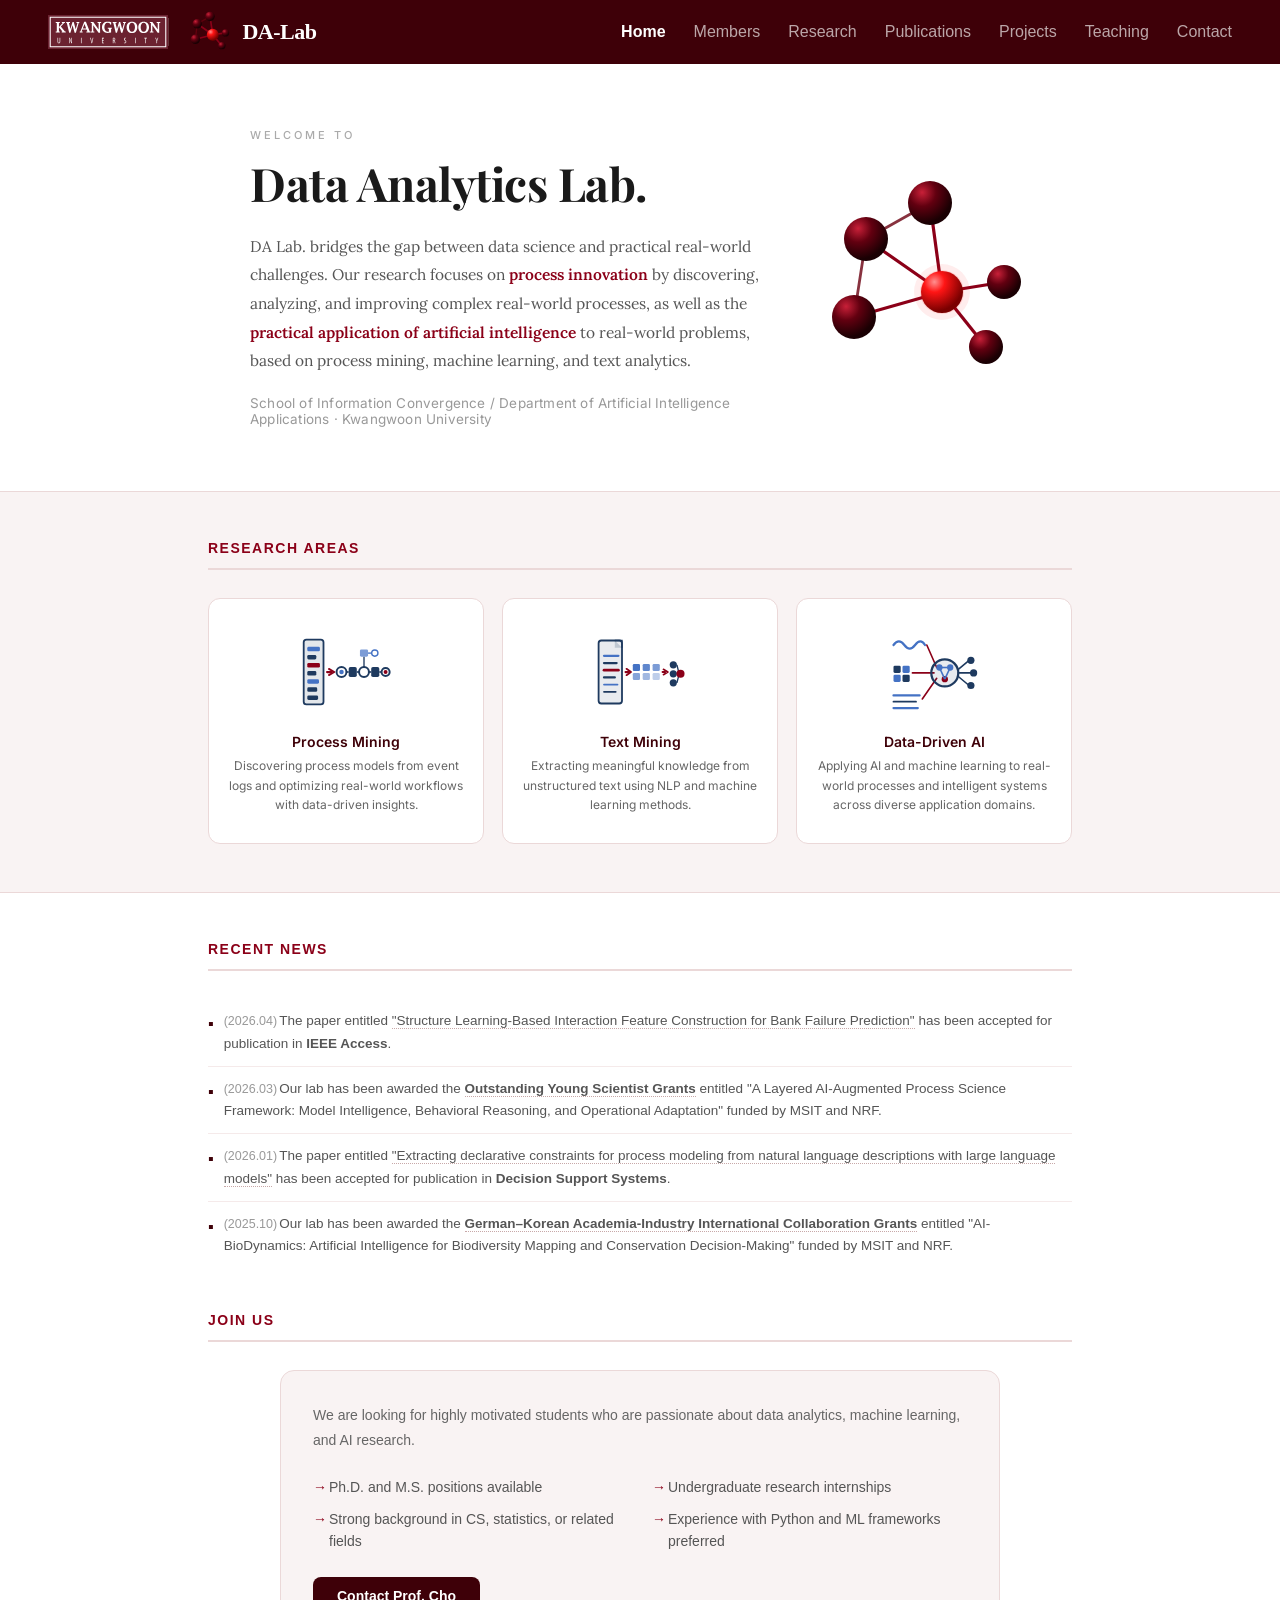
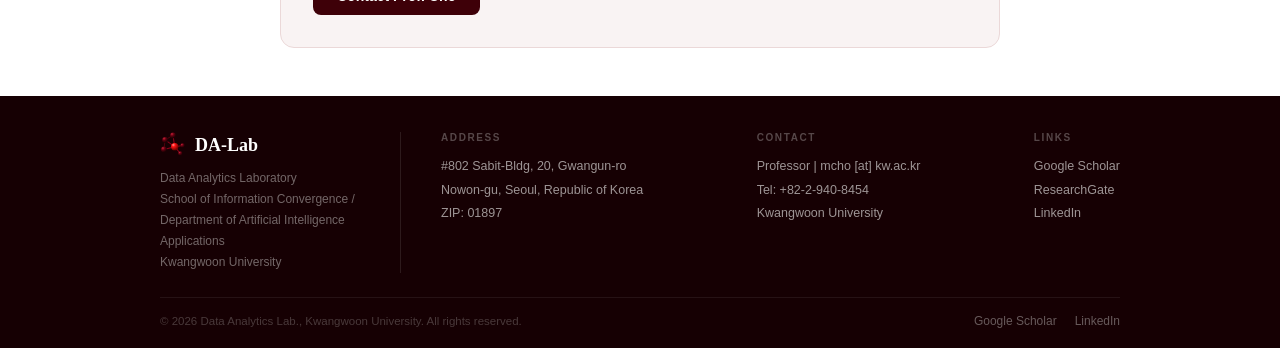
==== index.html @ 6c437402 "Add links to news entries in index.html" ====
<!DOCTYPE html>
<html lang="en">
<head>
  <meta charset="UTF-8">
  <meta name="viewport" content="width=device-width, initial-scale=1.0">
  <title>DA-Lab · Data Analytics Laboratory</title>
  <link rel="icon" type="image/svg+xml" href="images1/favicon.svg">
  <link rel="preconnect" href="https://fonts.googleapis.com">
  <link rel="preconnect" href="https://fonts.gstatic.com" crossorigin>
  <link href="https://fonts.googleapis.com/css2?family=Playfair+Display:wght@700&family=Lora:ital,wght@0,400;0,600;1,400&family=Inter:wght@400;500;600&display=swap" rel="stylesheet">
  <link rel="stylesheet" href="style.css">
  <style>
    /* WELCOME */
    .welcome {
      background: #fff;
      padding: 64px 48px;
      border-bottom: 1px solid var(--border);
    }
    .welcome-inner {
      max-width: 960px;
      margin: 0 auto;
      display: flex;
      align-items: center;
      gap: 60px;
      justify-content: center;
    }
    .welcome-text { flex: 1; max-width: 520px; }

    .welcome-label {
      font-size: 11px;
      color: #AAA;
      letter-spacing: 3px;
      text-transform: uppercase;
      margin-bottom: 16px;
      font-family: 'Inter', sans-serif;
      font-weight: 500;
    }

    .welcome-h1 {
      font-size: 46px;
      font-weight: 700;
      color: var(--text-primary);
      line-height: 1.12;
      margin-bottom: 22px;
      font-family: 'Playfair Display', Georgia, serif;
      letter-spacing: -0.5px;
    }

    .welcome-desc {
      font-size: 15.5px;
      color: var(--text-secondary);
      line-height: 1.85;
      font-family: 'Lora', Georgia, serif;
    }

    .welcome-desc strong {
      font-family: 'Lora', Georgia, serif;
      font-weight: 600;
      color: var(--red-mid);
    }

    .welcome-affil {
      margin-top: 20px;
      font-size: 13.5px;
      color: var(--text-muted);
      font-family: 'Inter', sans-serif;
      letter-spacing: 0.2px;
    }

    /* RESEARCH CARDS */
    .cards-grid { display: grid; grid-template-columns: repeat(3, 1fr); gap: 18px; }
    .r-card { background: #fff; border: 1px solid var(--border); border-radius: 12px; padding: 28px 18px; text-align: center; transition: box-shadow 0.2s, border-color 0.2s; cursor: pointer; text-decoration: none; display: block; color: inherit; }
    .r-card:hover { border-color: #D4A0A0; box-shadow: 0 4px 16px rgba(62,0,8,0.07); }
    .r-card .ct { font-size: 14px; color: var(--red-dark); font-weight: 600; margin: 12px 0 6px; font-family: 'Inter', sans-serif; }
    .r-card .cd { font-size: 12px; color: #666; line-height: 1.65; font-family: 'Inter', sans-serif; }

    /* NEWS */
    .news-list { list-style: none; padding: 0; }
    .news-entry { display: flex; gap: 10px; align-items: flex-start; padding: 11px 0; border-bottom: 1px solid #F5EAEA; font-size: 13.5px; line-height: 1.65; color: var(--text-secondary); }
    .news-entry:last-child { border-bottom: none; }
    .news-bullet { color: var(--red-dark); font-size: 16px; flex-shrink: 0; margin-top: 1px; }
    .news-entry-text { flex: 1; }
    .news-date { color: var(--text-muted); font-size: 12.5px; margin-right: 2px; }
    .news-link {
      color: inherit;
      text-decoration: none;
      border-bottom: 1px dotted #C8A8A8;
      transition: color 0.15s, border-color 0.15s;
    }
    .news-link:hover { color: var(--red-mid); border-bottom-color: var(--red-mid); }
    .news-link:focus-visible { outline: 2px solid var(--red-mid); outline-offset: 2px; border-radius: 2px; }
    .news-type { display: inline-block; font-size: 11px; font-weight: 700; color: var(--red-dark); background: var(--red-light); border-radius: 3px; padding: 1px 6px; margin: 0 4px; vertical-align: middle; }

    /* NEWS + RECRUIT — stacked (News first, then Recruit) */
    .bottom-grid {
      display: grid;
      grid-template-columns: 1fr;
      gap: 44px;
      align-items: start;
    }
    .recruit-box {
      background: #F9F3F3;
      border: 1px solid #EBD8D8;
      border-radius: 14px;
      padding: 32px;
      max-width: 720px;
      margin: 0 auto;
    }
    .recruit-box h2 { font-size: 22px; font-weight: 700; font-family: Georgia, serif; color: #3E0008; padding-bottom: 12px; border-bottom: 1px solid #EBD8D8; margin-bottom: 20px; }
    .recruit-box p { font-size: 14px; color: #666; line-height: 1.75; margin-bottom: 20px; }
    .recruit-box ul {
      list-style: none;
      margin-bottom: 20px;
      display: grid;
      grid-template-columns: repeat(2, 1fr);
      gap: 0 24px;
    }
    .recruit-box ul li { font-size: 14px; color: #555; padding: 5px 0 5px 16px; position: relative; line-height: 1.55; }
    .recruit-box ul li::before { content: '→'; position: absolute; left: 0; color: #8B0018; }
    .recruit-btn { display: inline-block; background: #3E0008; color: #fff; padding: 11px 24px; border-radius: 8px; font-size: 14px; font-weight: 600; transition: background 0.2s; }
    .recruit-btn:hover { background: #6B0010; }

    @media (max-width: 768px) {
      .welcome { padding: 40px 20px; }
      .welcome-inner { flex-direction: column; gap: 32px; }
      .welcome-h1 { font-size: 34px; }
      .cards-grid { grid-template-columns: 1fr; }
      .bottom-grid { gap: 32px; }
      .recruit-box ul { grid-template-columns: 1fr; }
    }
  </style>
</head>
<body>
<nav></nav>

<!-- WELCOME -->
<section class="welcome">
  <div class="welcome-inner">
    <div class="welcome-text">
      <p class="welcome-label">Welcome to</p>
      <h1 class="welcome-h1">Data Analytics Lab.</h1>
      <p class="welcome-desc">DA Lab. bridges the gap between data science and practical real-world challenges. Our research focuses on <strong>process innovation</strong> by discovering, analyzing, and improving complex real-world processes, as well as the <strong>practical application of artificial intelligence</strong> to real-world problems, based on process mining, machine learning, and text analytics.</p>
      <p class="welcome-affil">School of Information Convergence / Department of Artificial Intelligence Applications · Kwangwoon University</p>
    </div>
    <svg width="200" height="200" viewBox="0 0 200 200" style="flex-shrink:0;">
      <defs>
        <radialGradient id="ld" cx="32%" cy="26%" r="70%"><stop offset="0%" stop-color="#C82038"/><stop offset="45%" stop-color="#620010"/><stop offset="100%" stop-color="#1A0003"/></radialGradient>
        <radialGradient id="lr" cx="32%" cy="26%" r="70%"><stop offset="0%" stop-color="#FF9090"/><stop offset="35%" stop-color="#FF1515"/><stop offset="100%" stop-color="#7A0000"/></radialGradient>
      </defs>
      <line x1="36" y1="62" x2="100" y2="26" stroke="#6B0010" stroke-width="2.8" stroke-linecap="round" opacity="0.8"/>
      <line x1="36" y1="62" x2="24" y2="140" stroke="#6B0010" stroke-width="2.8" stroke-linecap="round" opacity="0.8"/>
      <line x1="112" y1="115" x2="100" y2="26" stroke="#8B0018" stroke-width="3.2" stroke-linecap="round"/>
      <line x1="112" y1="115" x2="36" y2="62" stroke="#8B0018" stroke-width="3.2" stroke-linecap="round"/>
      <line x1="112" y1="115" x2="24" y2="140" stroke="#8B0018" stroke-width="3.2" stroke-linecap="round"/>
      <line x1="112" y1="115" x2="174" y2="105" stroke="#8B0018" stroke-width="3.2" stroke-linecap="round"/>
      <line x1="112" y1="115" x2="156" y2="170" stroke="#8B0018" stroke-width="3.2" stroke-linecap="round"/>
      <circle cx="112" cy="115" r="28" fill="#FF0000" opacity="0.07"/>
      <circle cx="112" cy="115" r="22" fill="#FF0000" opacity="0.13"/>
      <circle cx="100" cy="26" r="22" fill="url(#ld)"/>
      <circle cx="36" cy="62" r="22" fill="url(#ld)"/>
      <circle cx="24" cy="140" r="22" fill="url(#ld)"/>
      <circle cx="174" cy="105" r="17" fill="url(#ld)"/>
      <circle cx="156" cy="170" r="17" fill="url(#ld)"/>
      <circle cx="112" cy="115" r="21" fill="url(#lr)"/>
    </svg>
  </div>
</section>

<main>

  <!-- RESEARCH CARDS -->
  <section style="background: var(--red-tint); padding: 48px 0; border-bottom: 1px solid var(--border);">
    <div class="container">
      <div class="section-label">Research Areas</div>
      <div class="cards-grid">
        <!-- Process Mining card -->
        <a href="research.html#process-mining" class="r-card">
          <svg width="90" height="90" viewBox="0 0 100 100" xmlns="http://www.w3.org/2000/svg">
            <rect x="3" y="14" width="22" height="72" rx="3" fill="#1E3A5F" opacity="0.12"/>
            <rect x="3" y="14" width="22" height="72" rx="3" fill="none" stroke="#1E3A5F" stroke-width="2"/>
            <rect x="7" y="22" width="14" height="5" rx="1.5" fill="#4472C4"/>
            <rect x="7" y="31" width="10" height="5" rx="1.5" fill="#1E3A5F"/>
            <rect x="7" y="40" width="14" height="5" rx="1.5" fill="#8B0018"/>
            <rect x="7" y="49" width="10" height="5" rx="1.5" fill="#1E3A5F"/>
            <rect x="7" y="58" width="13" height="5" rx="1.5" fill="#4472C4"/>
            <rect x="7" y="67" width="11" height="5" rx="1.5" fill="#1E3A5F"/>
            <rect x="7" y="76" width="12" height="5" rx="1.5" fill="#1E3A5F"/>
            <line x1="29" y1="50" x2="34" y2="50" stroke="#8B0018" stroke-width="2.5" stroke-linecap="round"/>
            <path d="M 31 46.5 L 37 50 L 31 53.5" fill="none" stroke="#8B0018" stroke-width="2" stroke-linecap="round" stroke-linejoin="round"/>
            <circle cx="45" cy="50" r="5.5" fill="none" stroke="#1E3A5F" stroke-width="2.2"/>
            <circle cx="45" cy="50" r="2.5" fill="#4472C4"/>
            <line x1="50.5" y1="50" x2="53" y2="50" stroke="#1E3A5F" stroke-width="1.8"/>
            <rect x="53" y="44.5" width="9" height="11" rx="2" fill="#1E3A5F"/>
            <line x1="62" y1="50" x2="65" y2="50" stroke="#1E3A5F" stroke-width="1.8"/>
            <circle cx="70" cy="50" r="5.5" fill="none" stroke="#1E3A5F" stroke-width="2.2"/>
            <path d="M 70 44.5 L 70 33" stroke="#1E3A5F" stroke-width="1.5" fill="none"/>
            <rect x="65.5" y="25" width="9" height="8" rx="1.5" fill="#4472C4" opacity="0.7"/>
            <line x1="74.5" y1="29" x2="78" y2="29" stroke="#4472C4" stroke-width="1.5"/>
            <circle cx="82" cy="29" r="3.5" fill="none" stroke="#4472C4" stroke-width="1.5"/>
            <line x1="75.5" y1="50" x2="78" y2="50" stroke="#1E3A5F" stroke-width="1.8"/>
            <rect x="78" y="44.5" width="9" height="11" rx="2" fill="#1E3A5F"/>
            <line x1="87" y1="50" x2="89.5" y2="50" stroke="#1E3A5F" stroke-width="1.8"/>
            <circle cx="94" cy="50" r="4.5" fill="none" stroke="#1E3A5F" stroke-width="2.2"/>
            <circle cx="94" cy="50" r="2.2" fill="#8B0018"/>
          </svg>
          <div class="ct">Process Mining</div>
          <div class="cd">Discovering process models from event logs and optimizing real-world workflows with data-driven insights.</div>
        </a>

        <!-- Text Mining card -->
        <a href="research.html#text-mining" class="r-card">
          <svg width="90" height="90" viewBox="0 0 100 100" xmlns="http://www.w3.org/2000/svg">
            <rect x="4" y="15" width="26" height="70" rx="3" fill="#1E3A5F" opacity="0.1"/>
            <rect x="4" y="15" width="26" height="70" rx="3" fill="none" stroke="#1E3A5F" stroke-width="2"/>
            <polyline points="22,15 30,15 30,23" fill="none" stroke="#1E3A5F" stroke-width="1.5"/>
            <path d="M 22 15 L 22 23 L 30 23" fill="#1E3A5F" opacity="0.2"/>
            <line x1="10" y1="32" x2="26" y2="32" stroke="#4472C4" stroke-width="2.5" stroke-linecap="round"/>
            <line x1="10" y1="40" x2="24" y2="40" stroke="#1E3A5F" stroke-width="2.5" stroke-linecap="round"/>
            <line x1="10" y1="48" x2="26" y2="48" stroke="#8B0018" stroke-width="3" stroke-linecap="round"/>
            <line x1="10" y1="56" x2="22" y2="56" stroke="#1E3A5F" stroke-width="2.5" stroke-linecap="round"/>
            <line x1="10" y1="64" x2="25" y2="64" stroke="#4472C4" stroke-width="2" stroke-linecap="round"/>
            <line x1="10" y1="72" x2="23" y2="72" stroke="#1E3A5F" stroke-width="2" stroke-linecap="round"/>
            <line x1="34" y1="50" x2="38" y2="50" stroke="#8B0018" stroke-width="2.5" stroke-linecap="round"/>
            <path d="M 35 46.5 L 40 50 L 35 53.5" fill="none" stroke="#8B0018" stroke-width="2" stroke-linecap="round" stroke-linejoin="round"/>
            <rect x="42" y="41" width="8" height="8" rx="1.5" fill="#4472C4"/>
            <rect x="42" y="51" width="8" height="8" rx="1.5" fill="#4472C4" opacity="0.65"/>
            <rect x="53" y="41" width="8" height="8" rx="1.5" fill="#4472C4" opacity="0.85"/>
            <rect x="53" y="51" width="8" height="8" rx="1.5" fill="#4472C4" opacity="0.5"/>
            <rect x="64" y="41" width="8" height="8" rx="1.5" fill="#4472C4" opacity="0.7"/>
            <rect x="64" y="51" width="8" height="8" rx="1.5" fill="#4472C4" opacity="0.35"/>
            <line x1="75" y1="50" x2="78" y2="50" stroke="#8B0018" stroke-width="2" stroke-linecap="round"/>
            <path d="M 76 47 L 81 50 L 76 53" fill="none" stroke="#8B0018" stroke-width="1.8" stroke-linecap="round" stroke-linejoin="round"/>
            <circle cx="87" cy="42" r="4" fill="#1E3A5F"/>
            <circle cx="87" cy="52" r="4" fill="#1E3A5F"/>
            <circle cx="87" cy="62" r="4" fill="#1E3A5F"/>
            <line x1="91" y1="42" x2="93" y2="50" stroke="#1E3A5F" stroke-width="1.5"/>
            <line x1="91" y1="52" x2="93" y2="52" stroke="#1E3A5F" stroke-width="1.5"/>
            <line x1="91" y1="62" x2="93" y2="54" stroke="#1E3A5F" stroke-width="1.5"/>
            <circle cx="95" cy="52" r="4.5" fill="#8B0018"/>
          </svg>
          <div class="ct">Text Mining</div>
          <div class="cd">Extracting meaningful knowledge from unstructured text using NLP and machine learning methods.</div>
        </a>

        <!-- Industrial AI card: factory robot arm + process data -->
        <a href="research.html#ai-complex" class="r-card">
          <svg width="90" height="90" viewBox="0 0 100 100" xmlns="http://www.w3.org/2000/svg">
            <path d="M 5 20 Q 11 12 17 20 Q 23 28 29 20 Q 35 12 40 20" fill="none" stroke="#4472C4" stroke-width="2.5" stroke-linecap="round"/>
            <rect x="5" y="43" width="8" height="8" rx="1.5" fill="#1E3A5F"/>
            <rect x="15" y="43" width="8" height="8" rx="1.5" fill="#4472C4"/>
            <rect x="5" y="53" width="8" height="8" rx="1.5" fill="#4472C4"/>
            <rect x="15" y="53" width="8" height="8" rx="1.5" fill="#1E3A5F"/>
            <line x1="5" y1="76" x2="34" y2="76" stroke="#4472C4" stroke-width="2.5" stroke-linecap="round"/>
            <line x1="5" y1="83" x2="30" y2="83" stroke="#1E3A5F" stroke-width="2" stroke-linecap="round"/>
            <line x1="5" y1="90" x2="32" y2="90" stroke="#4472C4" stroke-width="2.5" stroke-linecap="round"/>
            <line x1="42" y1="20" x2="53" y2="45" stroke="#8B0018" stroke-width="1.8" stroke-linecap="round"/>
            <line x1="26" y1="51" x2="50" y2="51" stroke="#8B0018" stroke-width="1.8" stroke-linecap="round"/>
            <line x1="37" y1="80" x2="53" y2="57" stroke="#8B0018" stroke-width="1.8" stroke-linecap="round"/>
            <circle cx="62" cy="51" r="15" fill="#1E3A5F" opacity="0.1"/>
            <circle cx="62" cy="51" r="15" fill="none" stroke="#1E3A5F" stroke-width="2.5"/>
            <circle cx="56" cy="45" r="3.5" fill="#4472C4"/>
            <circle cx="68" cy="45" r="3.5" fill="#4472C4"/>
            <circle cx="62" cy="58" r="3.5" fill="#8B0018"/>
            <line x1="56" y1="45" x2="68" y2="45" stroke="#4472C4" stroke-width="1.8"/>
            <line x1="56" y1="45" x2="62" y2="58" stroke="#4472C4" stroke-width="1.8"/>
            <line x1="68" y1="45" x2="62" y2="58" stroke="#4472C4" stroke-width="1.8"/>
            <line x1="77" y1="47" x2="89" y2="37" stroke="#1E3A5F" stroke-width="1.8" stroke-linecap="round"/>
            <line x1="77" y1="51" x2="92" y2="51" stroke="#1E3A5F" stroke-width="1.8" stroke-linecap="round"/>
            <line x1="77" y1="55" x2="89" y2="65" stroke="#1E3A5F" stroke-width="1.8" stroke-linecap="round"/>
            <circle cx="91" cy="37" r="4" fill="#1E3A5F"/>
            <circle cx="94" cy="51" r="4" fill="#1E3A5F"/>
            <circle cx="91" cy="65" r="4" fill="#1E3A5F"/>
          </svg>
          <div class="ct">Data-Driven AI</div>
          <div class="cd">Applying AI and machine learning to real-world processes and intelligent systems across diverse application domains.</div>
        </a>
      </div>
    </div>
  </section>

  <!-- NEWS + RECRUIT -->
  <div style="padding: 48px 0;">
    <div class="container">
      <div class="bottom-grid">

        <!-- News -->
        <div>
          <div class="section-label">Recent News</div>
          <ul class="news-list">
            <li class="news-entry">
              <span class="news-bullet">▪</span>
              <span class="news-entry-text">
                <span class="news-date">(2026.04)</span>The paper entitled <a href="publications.html#pub-bank-failure" class="news-link">"Structure Learning-Based Interaction Feature Construction for Bank Failure Prediction"</a> has been accepted for publication in <strong>IEEE Access</strong>.
              </span>
            </li>
            <li class="news-entry">
              <span class="news-bullet">▪</span>
              <span class="news-entry-text">
                <span class="news-date">(2026.03)</span>Our lab has been awarded the <a href="projects.html#proj-process-science" class="news-link"><strong>Outstanding Young Scientist Grants</strong></a> entitled "A Layered AI-Augmented Process Science Framework: Model Intelligence, Behavioral Reasoning, and Operational Adaptation" funded by MSIT and NRF.
              </span>
            </li>
            <li class="news-entry">
              <span class="news-bullet">▪</span>
              <span class="news-entry-text">
                <span class="news-date">(2026.01)</span>The paper entitled <a href="publications.html#pub-declarative-constraints" class="news-link">"Extracting declarative constraints for process modeling from natural language descriptions with large language models"</a> has been accepted for publication in <strong>Decision Support Systems</strong>.
              </span>
            </li>
            <li class="news-entry">
              <span class="news-bullet">▪</span>
              <span class="news-entry-text">
                <span class="news-date">(2025.10)</span>Our lab has been awarded the <a href="projects.html#proj-ai-biodynamics" class="news-link"><strong>German–Korean Academia-Industry International Collaboration Grants</strong></a> entitled "AI-BioDynamics: Artificial Intelligence for Biodiversity Mapping and Conservation Decision-Making" funded by MSIT and NRF.
              </span>
            </li>
          </ul>
        </div>

        <!-- Recruiting -->
        <div>
          <div class="section-label">Join Us</div>
          <div class="recruit-box">
            <p>We are looking for highly motivated students who are passionate about data analytics, machine learning, and AI research.</p>
            <ul>
              <li>Ph.D. and M.S. positions available</li>
              <li>Undergraduate research internships</li>
              <li>Strong background in CS, statistics, or related fields</li>
              <li>Experience with Python and ML frameworks preferred</li>
            </ul>
            <a href="mailto:mcho@kw.ac.kr" class="recruit-btn">Contact Prof. Cho</a>
          </div>
        </div>

      </div>
    </div>
  </div>

</main>

<footer></footer>
<script src="shared.js"></script>
<script>injectNav('Home'); injectFooter();</script>
</body>
</html>
---- style.css ----
/* ===== DA-Lab Global Styles ===== */
*, *::before, *::after { box-sizing: border-box; margin: 0; padding: 0; }

:root {
  --red-dark:   #3E0008;
  --red-mid:    #8B0018;
  --red-bright: #CC0020;
  --red-light:  #FEF0F0;
  --red-tint:   #F9F3F3;
  --border:     #EBD8D8;
  --text-primary:   #1A1A1A;
  --text-secondary: #555;
  --text-muted:     #999;
  --bg-white: #ffffff;
  --bg-light: #F7F1F1;
}

body {
  font-family: 'Segoe UI', 'Helvetica Neue', Arial, sans-serif;
  color: var(--text-primary);
  background: var(--bg-white);
  min-height: 100vh;
  display: flex;
  flex-direction: column;
}

a { text-decoration: none; color: inherit; }
img { max-width: 100%; }

/* ===== NAV ===== */
nav {
  background: var(--red-dark);
  height: 64px;
  display: flex;
  align-items: center;
  padding: 0 48px;
  justify-content: space-between;
  position: sticky;
  top: 0;
  z-index: 100;
}

.nav-logo {
  display: flex;
  align-items: center;
  gap: 11px;
}

.nav-logo-text {
  font-size: 22px;
  font-weight: 700;
  color: #fff;
  letter-spacing: -0.5px;
  font-family: Georgia, serif;
}

.nav-links {
  display: flex;
  gap: 28px;
}

.nav-links a {
  font-size: 16px;
  color: rgba(255,255,255,0.65);
  transition: color 0.2s;
}

.nav-links a:hover { color: #fff; }
.nav-links a.active { color: #fff; font-weight: 600; }

/* ===== PAGE HEADER ===== */
.page-header {
  background: #F9F3F3;
  border-bottom: 2px solid #EBD8D8;
  padding: 48px 48px 44px;
}

.page-header .label {
  font-size: 11px;
  letter-spacing: 2.5px;
  text-transform: uppercase;
  color: #8B0018;
  margin-bottom: 10px;
}

.page-header h1 {
  font-size: 36px;
  font-weight: 700;
  font-family: Georgia, serif;
  line-height: 1.2;
  color: #3E0008;
}

.page-header p {
  font-size: 15px;
  color: #888;
  margin-top: 10px;
  max-width: 560px;
  line-height: 1.7;
}

/* ===== MAIN CONTENT ===== */
main { flex: 1; }

.container {
  max-width: 960px;
  margin: 0 auto;
  padding: 0 48px;
}

/* ===== SECTION DIVIDER ===== */
.section-label {
  font-size: 14px;
  font-weight: 700;
  letter-spacing: 1.5px;
  text-transform: uppercase;
  color: var(--red-mid);
  padding-bottom: 12px;
  border-bottom: 2px solid var(--border);
  margin-bottom: 28px;
}

/* ===== FOOTER ===== */
footer {
  background: #160003;
  padding: 36px 48px 20px;
  margin-top: auto;
}

.footer-inner {
  max-width: 960px;
  margin: 0 auto;
  display: flex;
  gap: 0;
  margin-bottom: 24px;
}

.footer-brand { flex: 0 0 200px; }

.footer-logo-row {
  display: flex;
  align-items: center;
  gap: 9px;
  margin-bottom: 10px;
}

.footer-logo-text {
  font-size: 18px;
  font-weight: 700;
  color: #fff;
  font-family: Georgia, serif;
}

.footer-tagline {
  font-size: 12px;
  color: rgba(255,255,255,0.4);
  line-height: 1.75;
}

.footer-divider {
  width: 1px;
  background: rgba(255,255,255,0.1);
  margin: 0 40px;
  align-self: stretch;
  flex-shrink: 0;
}

.footer-cols {
  flex: 1;
  display: flex;
  justify-content: space-between;
}

.footer-col h4 {
  font-size: 10px;
  letter-spacing: 1.6px;
  text-transform: uppercase;
  color: rgba(255,255,255,0.28);
  margin-bottom: 12px;
}

.footer-col p,
.footer-col a {
  font-size: 12.5px;
  color: rgba(255,255,255,0.58);
  line-height: 1.85;
  display: block;
}

.footer-col a:hover { color: #fff; }

.footer-bottom {
  max-width: 960px;
  margin: 0 auto;
  border-top: 1px solid rgba(255,255,255,0.07);
  padding-top: 16px;
  display: flex;
  justify-content: space-between;
  align-items: center;
}

.footer-copy { font-size: 11.5px; color: rgba(255,255,255,0.22); }

.footer-socials { display: flex; gap: 18px; }
.footer-socials a { font-size: 12px; color: rgba(255,255,255,0.35); }
.footer-socials a:hover { color: #fff; }

/* ===== TAG BADGE ===== */
.tag {
  display: inline-block;
  background: var(--red-light);
  color: var(--red-mid);
  font-size: 11px;
  font-weight: 600;
  padding: 3px 9px;
  border-radius: 4px;
}

.tag.green { background: #F0FAF0; color: #2A7A2A; }
.tag.blue  { background: #EEF4FF; color: #1A4FA0; }

/* ===== CARDS ===== */
.card {
  background: #fff;
  border: 1px solid var(--border);
  border-radius: 12px;
  padding: 24px;
}

.card:hover { border-color: #D4A0A0; box-shadow: 0 4px 16px rgba(62,0,8,0.07); }

/* ===== HAMBURGER & MOBILE MENU ===== */
.nav-hamburger {
  display: none;
  flex-direction: column;
  gap: 5px;
  background: none;
  border: none;
  cursor: pointer;
  padding: 8px;
}
.nav-hamburger span {
  display: block;
  width: 22px;
  height: 2px;
  background: rgba(255,255,255,0.85);
  border-radius: 2px;
  transition: all 0.25s;
}
.nav-hamburger.open span:nth-child(1) { transform: translateY(7px) rotate(45deg); }
.nav-hamburger.open span:nth-child(2) { opacity: 0; }
.nav-hamburger.open span:nth-child(3) { transform: translateY(-7px) rotate(-45deg); }

.mobile-menu-overlay {
  display: none;
  position: fixed;
  inset: 0;
  background: rgba(0,0,0,0.45);
  z-index: 200;
}
.mobile-menu-overlay.open { display: block; }
.mobile-menu-panel {
  position: absolute;
  top: 0; right: 0;
  width: 220px;
  height: 100%;
  background: var(--red-dark);
  padding: 80px 0 32px;
  display: flex;
  flex-direction: column;
}
.mobile-nav-link {
  padding: 14px 28px;
  color: rgba(255,255,255,0.75);
  font-size: 15px;
  font-weight: 500;
  border-bottom: 1px solid rgba(255,255,255,0.07);
  transition: background 0.15s;
}
.mobile-nav-link:hover, .mobile-nav-link.active {
  color: #fff;
  background: rgba(255,255,255,0.08);
}

/* ===== RESPONSIVE ===== */
body { overflow-x: hidden; }

@media (max-width: 768px) {
  nav { padding: 0 16px; }
  .nav-links { display: none; }
  .nav-hamburger { display: flex; }
  .nav-logo-text { font-size: 18px; }
  .container { padding: 0 16px; }
  .page-header { padding: 32px 16px 28px; }
  .page-header h1 { font-size: 26px; }
  footer { padding: 28px 16px 16px; }
  .footer-inner { flex-direction: column; gap: 24px; }
  .footer-divider { display: none; }
  .footer-cols { flex-wrap: wrap; gap: 20px; }

  /* index */
  .cards-grid { grid-template-columns: 1fr !important; }
  .news-item { flex-direction: column; gap: 8px; }

  /* members - prof card */
  .prof-card .prof-inner,
  [style*="grid-template-columns: 130px"] {
    display: block !important;
  }
  .prof-photo { width: 100px !important; height: 100px !important; margin-bottom: 14px; }

  /* members - student grid */
  .students-grid { grid-template-columns: 1fr 1fr !important; }

  /* publications */
  .filter-bar { gap: 6px; }
  .filter-btn { font-size: 12px; padding: 5px 12px; }

  /* research */
  .topic-grid { grid-template-columns: 1fr 1fr !important; }
  .area-card { padding: 20px 16px; }

  /* contact */
  .contact-grid { grid-template-columns: 1fr !important; }
}

@media (max-width: 480px) {
  .page-header h1 { font-size: 22px; }
  .students-grid { grid-template-columns: 1fr !important; }
  .topic-grid { grid-template-columns: 1fr !important; }
  .pub-body .title { font-size: 13.5px; }
}
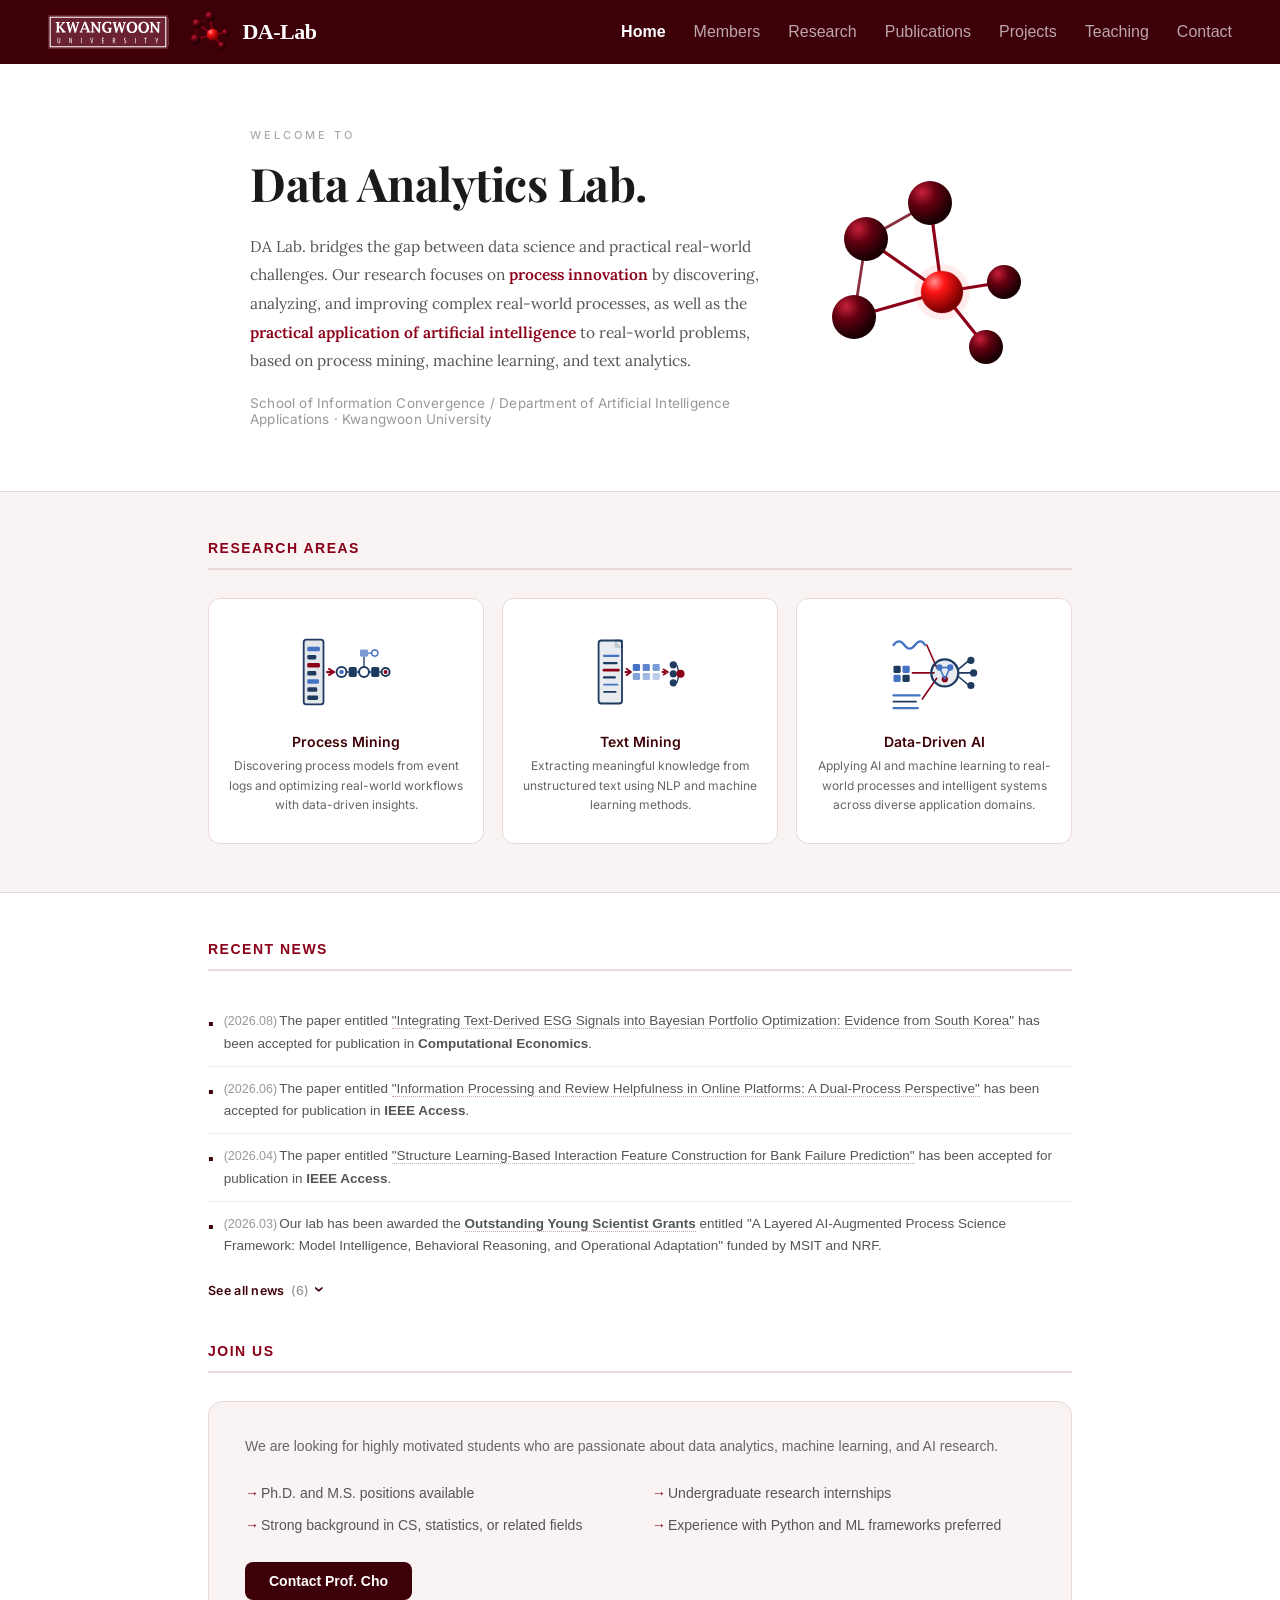
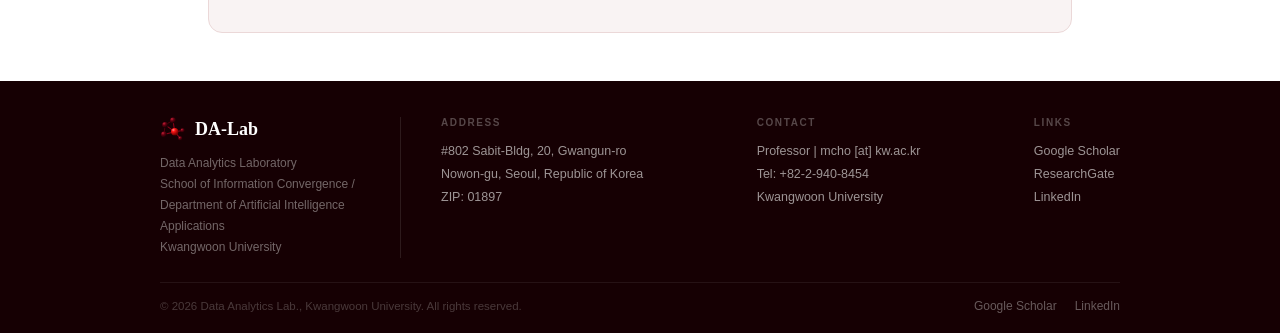
==== commit 910296d3: "Enhance news section with toggle functionality Added functionality to toggle news visibility and upd" ====
--- a/index.html
+++ b/index.html
@@ -89,6 +89,28 @@
     }
     .news-link:hover { color: var(--red-mid); border-bottom-color: var(--red-mid); }
     .news-link:focus-visible { outline: 2px solid var(--red-mid); outline-offset: 2px; border-radius: 2px; }
+    .news-list.collapsed .news-entry.extra { display: none; }
+    .news-list.collapsed .news-entry:nth-last-of-type(3) { border-bottom: none; }
+    .news-more {
+      margin-top: 14px;
+      background: none;
+      border: none;
+      padding: 0;
+      cursor: pointer;
+      font-family: 'Inter', sans-serif;
+      font-size: 12.5px;
+      font-weight: 600;
+      letter-spacing: 0.3px;
+      color: var(--red-dark);
+      display: inline-flex;
+      align-items: center;
+      gap: 6px;
+    }
+    .news-more::after { content: '\203A'; font-size: 16px; line-height: 1; transform: rotate(90deg); transition: transform 0.2s; }
+    .news-more[aria-expanded="true"]::after { transform: rotate(-90deg); }
+    .news-more:hover { color: var(--red-mid); }
+    .news-more:focus-visible { outline: 2px solid var(--red-mid); outline-offset: 3px; border-radius: 3px; }
+    .news-more-count { color: var(--text-muted); font-weight: 500; }
     .news-type { display: inline-block; font-size: 11px; font-weight: 700; color: var(--red-dark); background: var(--red-light); border-radius: 3px; padding: 1px 6px; margin: 0 4px; vertical-align: middle; }
 
     /* NEWS + RECRUIT — stacked (News first, then Recruit) */
@@ -102,9 +124,7 @@
       background: #F9F3F3;
       border: 1px solid #EBD8D8;
       border-radius: 14px;
-      padding: 32px;
-      max-width: 720px;
-      margin: 0 auto;
+      padding: 32px 36px;
     }
     .recruit-box h2 { font-size: 22px; font-weight: 700; font-family: Georgia, serif; color: #3E0008; padding-bottom: 12px; border-bottom: 1px solid #EBD8D8; margin-bottom: 20px; }
     .recruit-box p { font-size: 14px; color: #666; line-height: 1.75; margin-bottom: 20px; }
@@ -286,10 +306,22 @@
         <!-- News -->
         <div>
           <div class="section-label">Recent News</div>
-          <ul class="news-list">
+          <ul class="news-list" id="newsList">
             <li class="news-entry">
               <span class="news-bullet">▪</span>
               <span class="news-entry-text">
+                <span class="news-date">(2026.08)</span>The paper entitled <a href="publications.html#pub-esg-bayesian" class="news-link">"Integrating Text-Derived ESG Signals into Bayesian Portfolio Optimization: Evidence from South Korea"</a> has been accepted for publication in <strong>Computational Economics</strong>.
+              </span>
+            </li>
+            <li class="news-entry">
+              <span class="news-bullet">▪</span>
+              <span class="news-entry-text">
+                <span class="news-date">(2026.06)</span>The paper entitled <a href="publications.html#pub-review-helpfulness" class="news-link">"Information Processing and Review Helpfulness in Online Platforms: A Dual-Process Perspective"</a> has been accepted for publication in <strong>IEEE Access</strong>.
+              </span>
+            </li>
+            <li class="news-entry">
+              <span class="news-bullet">▪</span>
+              <span class="news-entry-text">
                 <span class="news-date">(2026.04)</span>The paper entitled <a href="publications.html#pub-bank-failure" class="news-link">"Structure Learning-Based Interaction Feature Construction for Bank Failure Prediction"</a> has been accepted for publication in <strong>IEEE Access</strong>.
               </span>
             </li>
@@ -299,19 +331,22 @@
                 <span class="news-date">(2026.03)</span>Our lab has been awarded the <a href="projects.html#proj-process-science" class="news-link"><strong>Outstanding Young Scientist Grants</strong></a> entitled "A Layered AI-Augmented Process Science Framework: Model Intelligence, Behavioral Reasoning, and Operational Adaptation" funded by MSIT and NRF.
               </span>
             </li>
-            <li class="news-entry">
+            <li class="news-entry extra">
               <span class="news-bullet">▪</span>
               <span class="news-entry-text">
                 <span class="news-date">(2026.01)</span>The paper entitled <a href="publications.html#pub-declarative-constraints" class="news-link">"Extracting declarative constraints for process modeling from natural language descriptions with large language models"</a> has been accepted for publication in <strong>Decision Support Systems</strong>.
               </span>
             </li>
-            <li class="news-entry">
+            <li class="news-entry extra">
               <span class="news-bullet">▪</span>
               <span class="news-entry-text">
                 <span class="news-date">(2025.10)</span>Our lab has been awarded the <a href="projects.html#proj-ai-biodynamics" class="news-link"><strong>German–Korean Academia-Industry International Collaboration Grants</strong></a> entitled "AI-BioDynamics: Artificial Intelligence for Biodiversity Mapping and Conservation Decision-Making" funded by MSIT and NRF.
               </span>
             </li>
           </ul>
+          <button type="button" class="news-more" id="newsToggle" aria-expanded="false" aria-controls="newsList">
+            See all news <span class="news-more-count">(6)</span>
+          </button>
         </div>
 
         <!-- Recruiting -->
@@ -337,6 +372,26 @@
 
 <footer></footer>
 <script src="shared.js"></script>
-<script>injectNav('Home'); injectFooter();</script>
+<script>
+  injectNav('Home');
+  injectFooter();
+
+  (function () {
+    var list = document.getElementById('newsList');
+    var btn = document.getElementById('newsToggle');
+    if (!list || !btn) return;
+
+    var total = list.querySelectorAll('.news-entry').length;
+    btn.querySelector('.news-more-count').textContent = '(' + total + ')';
+    list.classList.add('collapsed');
+
+    btn.addEventListener('click', function () {
+      var collapsed = list.classList.toggle('collapsed');
+      btn.setAttribute('aria-expanded', String(!collapsed));
+      btn.childNodes[0].nodeValue = collapsed ? 'See all news ' : 'Show less ';
+      btn.querySelector('.news-more-count').style.display = collapsed ? '' : 'none';
+    });
+  })();
+</script>
 </body>
 </html>
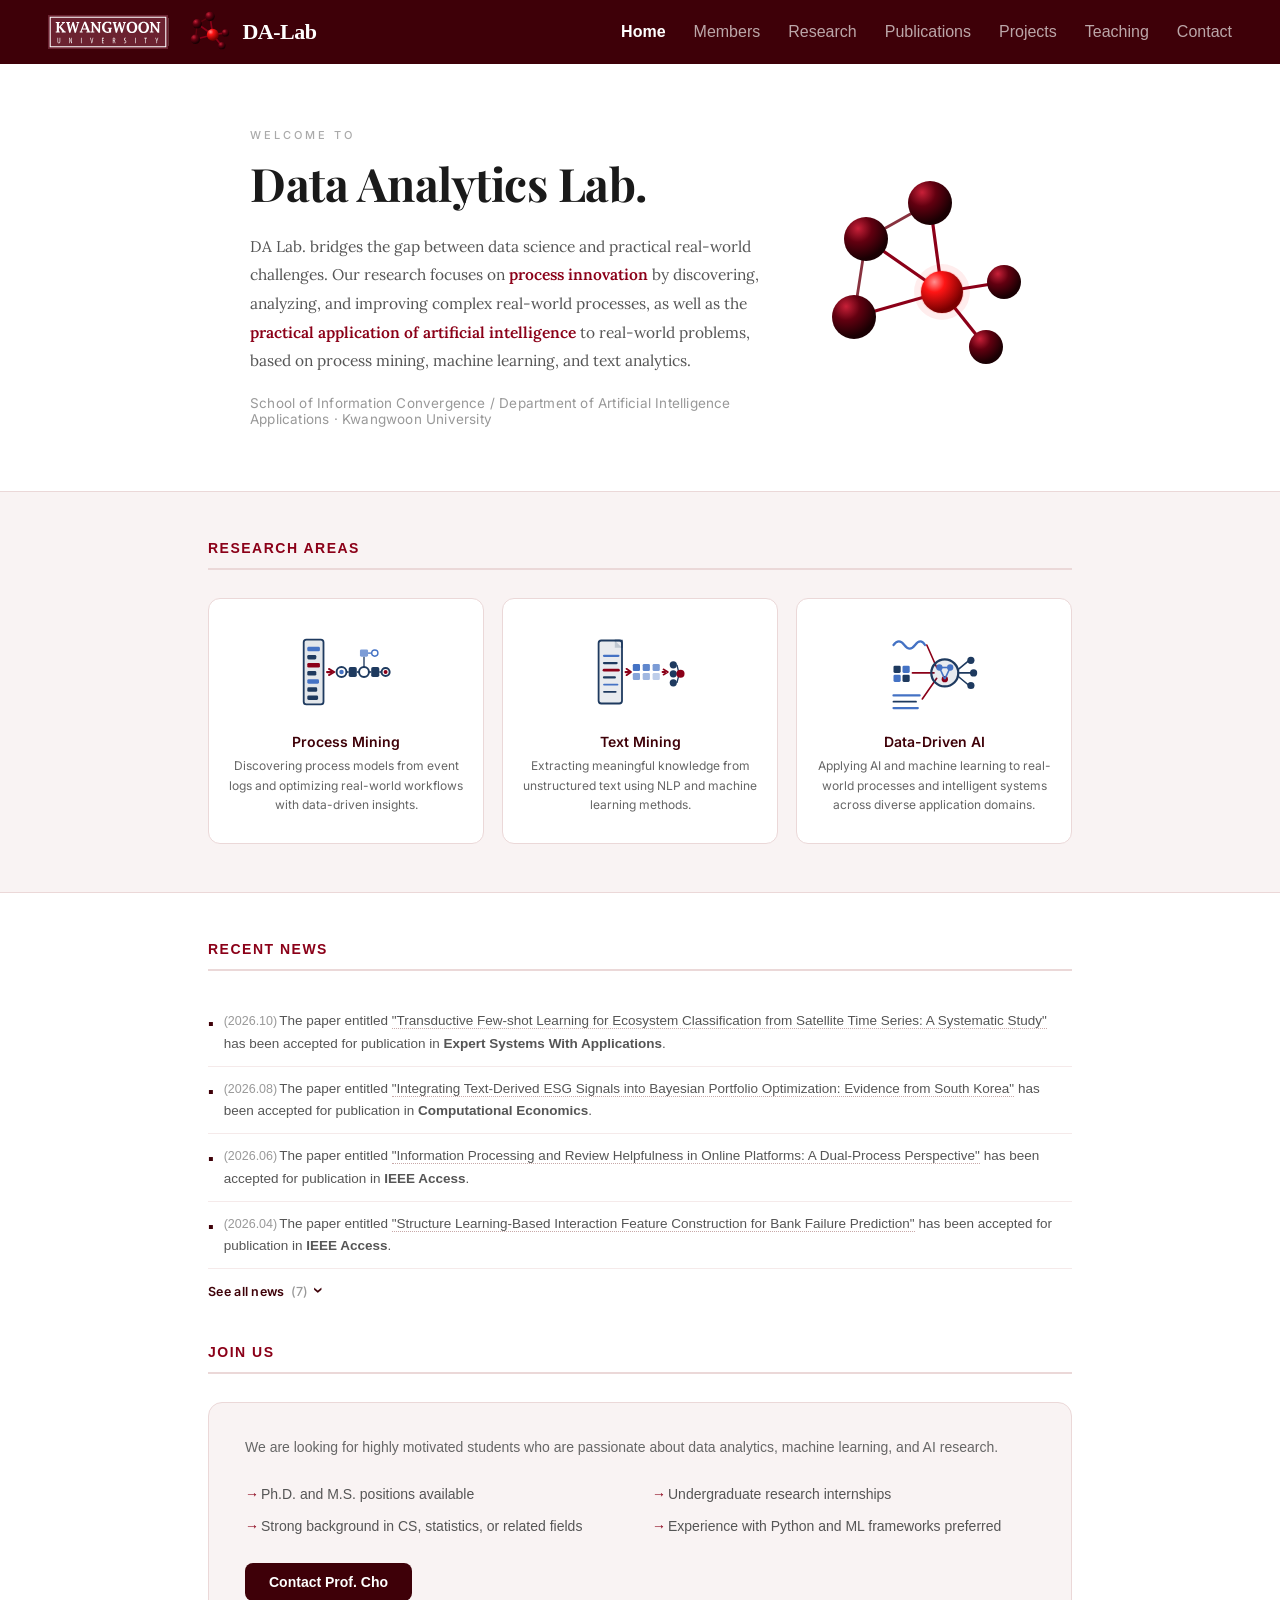
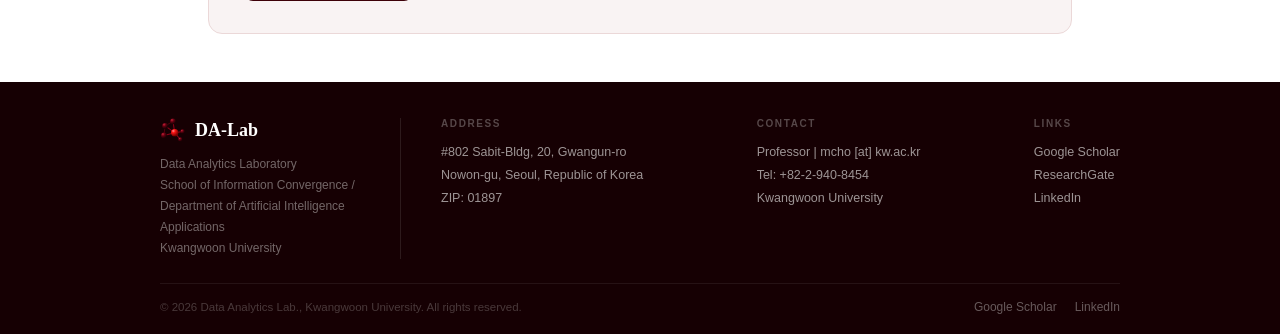
==== commit af703b57: "publications updated" ====
--- a/index.html
+++ b/index.html
@@ -310,6 +310,12 @@
             <li class="news-entry">
               <span class="news-bullet">▪</span>
               <span class="news-entry-text">
+                <span class="news-date">(2026.10)</span>The paper entitled <a href="publications.html#pub-eswa-fewshot" class="news-link">"Transductive Few-shot Learning for Ecosystem Classification from Satellite Time Series: A Systematic Study"</a> has been accepted for publication in <strong>Expert Systems With Applications</strong>.
+              </span>
+            </li>
+            <li class="news-entry">
+              <span class="news-bullet">▪</span>
+              <span class="news-entry-text">
                 <span class="news-date">(2026.08)</span>The paper entitled <a href="publications.html#pub-esg-bayesian" class="news-link">"Integrating Text-Derived ESG Signals into Bayesian Portfolio Optimization: Evidence from South Korea"</a> has been accepted for publication in <strong>Computational Economics</strong>.
               </span>
             </li>
@@ -325,7 +331,7 @@
                 <span class="news-date">(2026.04)</span>The paper entitled <a href="publications.html#pub-bank-failure" class="news-link">"Structure Learning-Based Interaction Feature Construction for Bank Failure Prediction"</a> has been accepted for publication in <strong>IEEE Access</strong>.
               </span>
             </li>
-            <li class="news-entry">
+            <li class="news-entry extra">
               <span class="news-bullet">▪</span>
               <span class="news-entry-text">
                 <span class="news-date">(2026.03)</span>Our lab has been awarded the <a href="projects.html#proj-process-science" class="news-link"><strong>Outstanding Young Scientist Grants</strong></a> entitled "A Layered AI-Augmented Process Science Framework: Model Intelligence, Behavioral Reasoning, and Operational Adaptation" funded by MSIT and NRF.
@@ -345,7 +351,7 @@
             </li>
           </ul>
           <button type="button" class="news-more" id="newsToggle" aria-expanded="false" aria-controls="newsList">
-            See all news <span class="news-more-count">(6)</span>
+            See all news <span class="news-more-count">(7)</span>
           </button>
         </div>
 
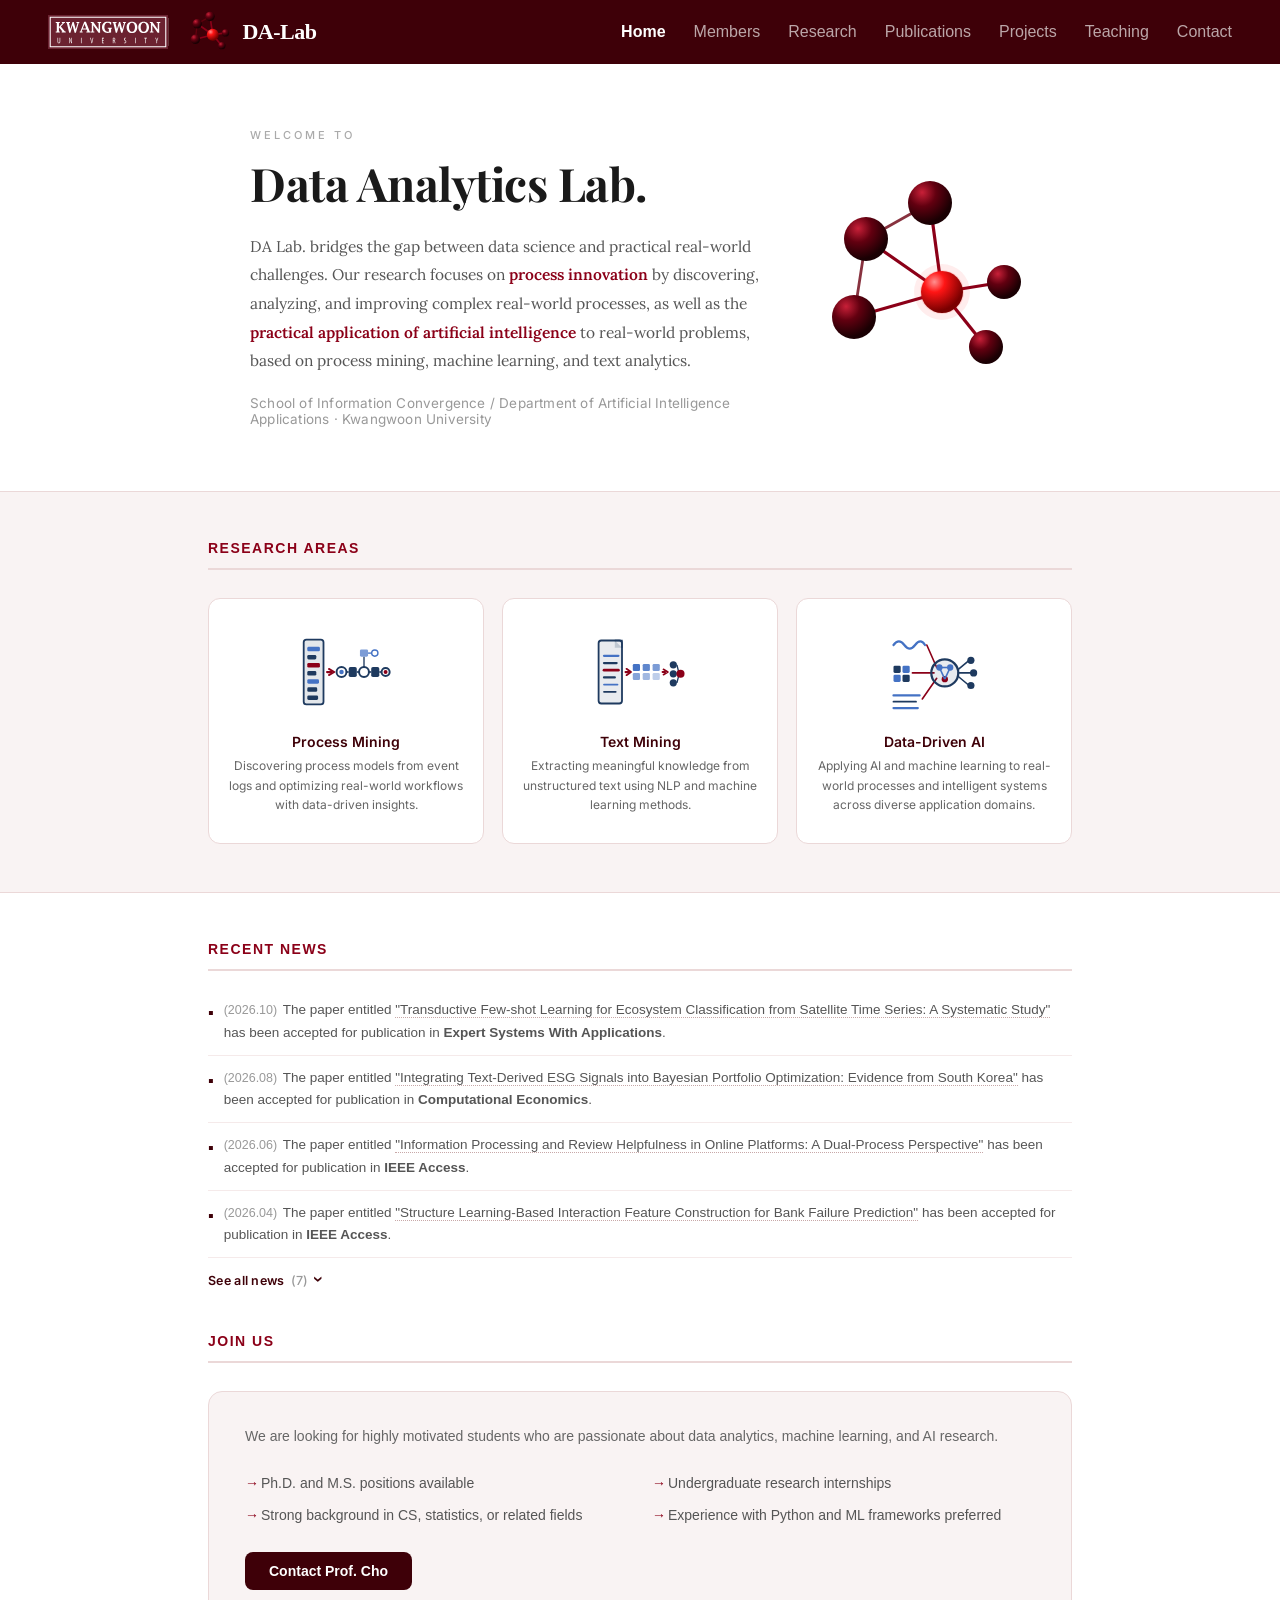
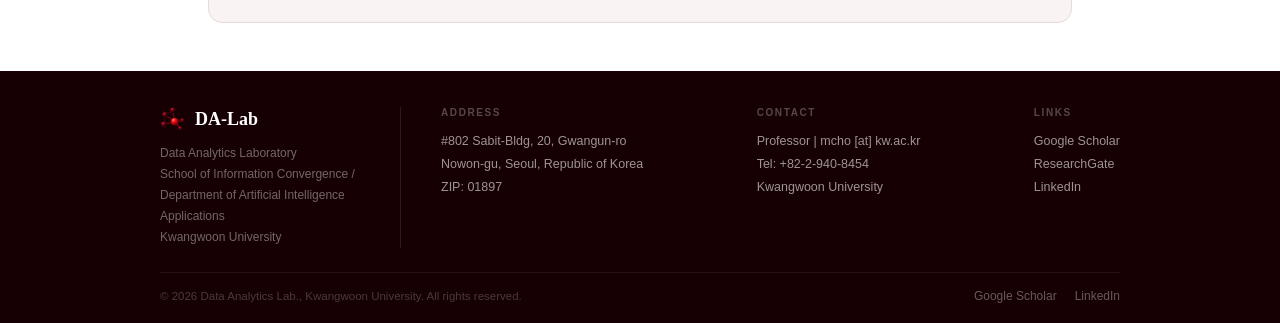
==== commit 0b8c3a48: "minor edits" ====
--- a/index.html
+++ b/index.html
@@ -75,7 +75,8 @@
     .r-card .cd { font-size: 12px; color: #666; line-height: 1.65; font-family: 'Inter', sans-serif; }
 
     /* NEWS */
-    .news-list { list-style: none; padding: 0; }
+    .news-list { list-style: none; padding: 0; margin: 0; }
+    .news-entry:first-child { padding-top: 0; }
     .news-entry { display: flex; gap: 10px; align-items: flex-start; padding: 11px 0; border-bottom: 1px solid #F5EAEA; font-size: 13.5px; line-height: 1.65; color: var(--text-secondary); }
     .news-entry:last-child { border-bottom: none; }
     .news-bullet { color: var(--red-dark); font-size: 16px; flex-shrink: 0; margin-top: 1px; }
@@ -310,43 +311,43 @@
             <li class="news-entry">
               <span class="news-bullet">▪</span>
               <span class="news-entry-text">
-                <span class="news-date">(2026.10)</span>The paper entitled <a href="publications.html#pub-eswa-fewshot" class="news-link">"Transductive Few-shot Learning for Ecosystem Classification from Satellite Time Series: A Systematic Study"</a> has been accepted for publication in <strong>Expert Systems With Applications</strong>.
+                <span class="news-date">(2026.10)</span> The paper entitled <a href="publications.html#pub-eswa-fewshot" class="news-link">"Transductive Few-shot Learning for Ecosystem Classification from Satellite Time Series: A Systematic Study"</a> has been accepted for publication in <strong>Expert Systems With Applications</strong>.
               </span>
             </li>
             <li class="news-entry">
               <span class="news-bullet">▪</span>
               <span class="news-entry-text">
-                <span class="news-date">(2026.08)</span>The paper entitled <a href="publications.html#pub-esg-bayesian" class="news-link">"Integrating Text-Derived ESG Signals into Bayesian Portfolio Optimization: Evidence from South Korea"</a> has been accepted for publication in <strong>Computational Economics</strong>.
+                <span class="news-date">(2026.08)</span> The paper entitled <a href="publications.html#pub-esg-bayesian" class="news-link">"Integrating Text-Derived ESG Signals into Bayesian Portfolio Optimization: Evidence from South Korea"</a> has been accepted for publication in <strong>Computational Economics</strong>.
               </span>
             </li>
             <li class="news-entry">
               <span class="news-bullet">▪</span>
               <span class="news-entry-text">
-                <span class="news-date">(2026.06)</span>The paper entitled <a href="publications.html#pub-review-helpfulness" class="news-link">"Information Processing and Review Helpfulness in Online Platforms: A Dual-Process Perspective"</a> has been accepted for publication in <strong>IEEE Access</strong>.
+                <span class="news-date">(2026.06)</span> The paper entitled <a href="publications.html#pub-review-helpfulness" class="news-link">"Information Processing and Review Helpfulness in Online Platforms: A Dual-Process Perspective"</a> has been accepted for publication in <strong>IEEE Access</strong>.
               </span>
             </li>
             <li class="news-entry">
               <span class="news-bullet">▪</span>
               <span class="news-entry-text">
-                <span class="news-date">(2026.04)</span>The paper entitled <a href="publications.html#pub-bank-failure" class="news-link">"Structure Learning-Based Interaction Feature Construction for Bank Failure Prediction"</a> has been accepted for publication in <strong>IEEE Access</strong>.
+                <span class="news-date">(2026.04)</span> The paper entitled <a href="publications.html#pub-bank-failure" class="news-link">"Structure Learning-Based Interaction Feature Construction for Bank Failure Prediction"</a> has been accepted for publication in <strong>IEEE Access</strong>.
               </span>
             </li>
             <li class="news-entry extra">
               <span class="news-bullet">▪</span>
               <span class="news-entry-text">
-                <span class="news-date">(2026.03)</span>Our lab has been awarded the <a href="projects.html#proj-process-science" class="news-link"><strong>Outstanding Young Scientist Grants</strong></a> entitled "A Layered AI-Augmented Process Science Framework: Model Intelligence, Behavioral Reasoning, and Operational Adaptation" funded by MSIT and NRF.
+                <span class="news-date">(2026.03)</span> Our lab has been awarded the <a href="projects.html#proj-process-science" class="news-link"><strong>Outstanding Young Scientist Grants</strong></a> entitled "A Layered AI-Augmented Process Science Framework: Model Intelligence, Behavioral Reasoning, and Operational Adaptation" funded by MSIT and NRF.
               </span>
             </li>
             <li class="news-entry extra">
               <span class="news-bullet">▪</span>
               <span class="news-entry-text">
-                <span class="news-date">(2026.01)</span>The paper entitled <a href="publications.html#pub-declarative-constraints" class="news-link">"Extracting declarative constraints for process modeling from natural language descriptions with large language models"</a> has been accepted for publication in <strong>Decision Support Systems</strong>.
+                <span class="news-date">(2026.01)</span> The paper entitled <a href="publications.html#pub-declarative-constraints" class="news-link">"Extracting declarative constraints for process modeling from natural language descriptions with large language models"</a> has been accepted for publication in <strong>Decision Support Systems</strong>.
               </span>
             </li>
             <li class="news-entry extra">
               <span class="news-bullet">▪</span>
               <span class="news-entry-text">
-                <span class="news-date">(2025.10)</span>Our lab has been awarded the <a href="projects.html#proj-ai-biodynamics" class="news-link"><strong>German–Korean Academia-Industry International Collaboration Grants</strong></a> entitled "AI-BioDynamics: Artificial Intelligence for Biodiversity Mapping and Conservation Decision-Making" funded by MSIT and NRF.
+                <span class="news-date">(2025.10)</span> Our lab has been awarded the <a href="projects.html#proj-ai-biodynamics" class="news-link"><strong>German–Korean Academia-Industry International Collaboration Grants</strong></a> entitled "AI-BioDynamics: Artificial Intelligence for Biodiversity Mapping and Conservation Decision-Making" funded by MSIT and NRF.
               </span>
             </li>
           </ul>
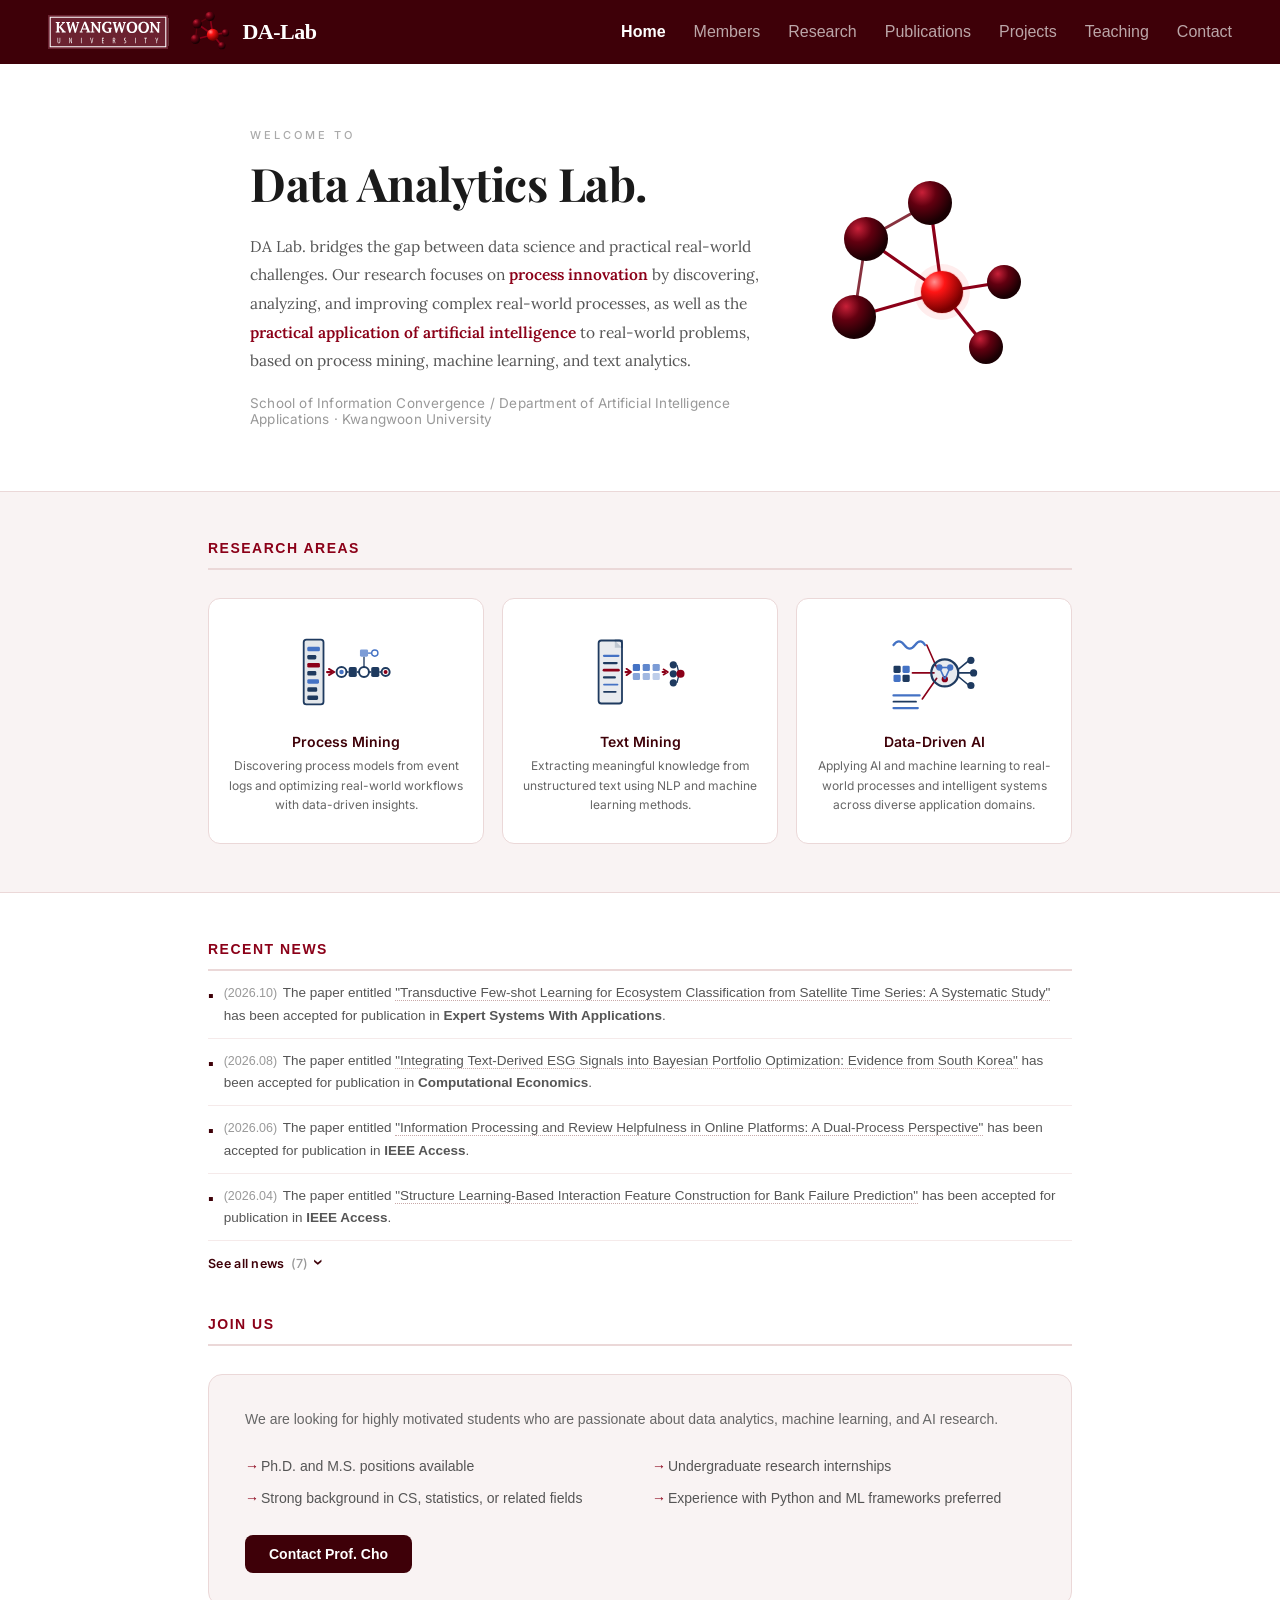
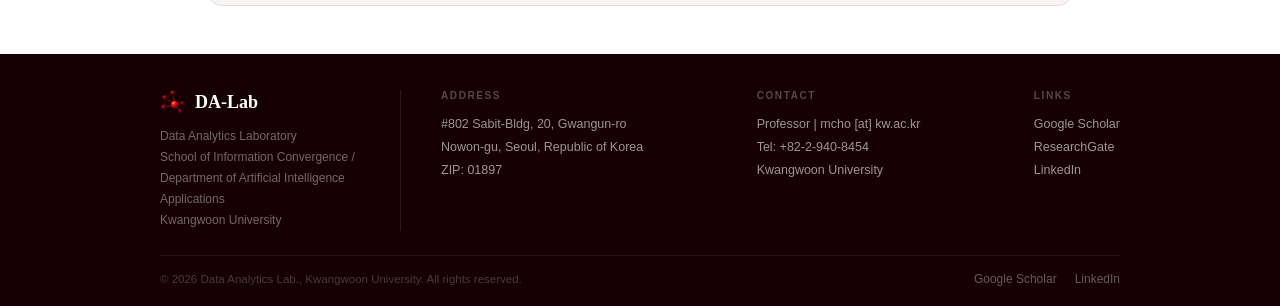
==== commit 38c2c440: "minor edits" ====
--- a/index.html
+++ b/index.html
@@ -76,7 +76,7 @@
 
     /* NEWS */
     .news-list { list-style: none; padding: 0; margin: 0; }
-    .news-entry:first-child { padding-top: 0; }
+    .section-label.news-label { margin-bottom: 0; }
     .news-entry { display: flex; gap: 10px; align-items: flex-start; padding: 11px 0; border-bottom: 1px solid #F5EAEA; font-size: 13.5px; line-height: 1.65; color: var(--text-secondary); }
     .news-entry:last-child { border-bottom: none; }
     .news-bullet { color: var(--red-dark); font-size: 16px; flex-shrink: 0; margin-top: 1px; }
@@ -306,7 +306,7 @@
 
         <!-- News -->
         <div>
-          <div class="section-label">Recent News</div>
+          <div class="section-label news-label">Recent News</div>
           <ul class="news-list" id="newsList">
             <li class="news-entry">
               <span class="news-bullet">▪</span>
